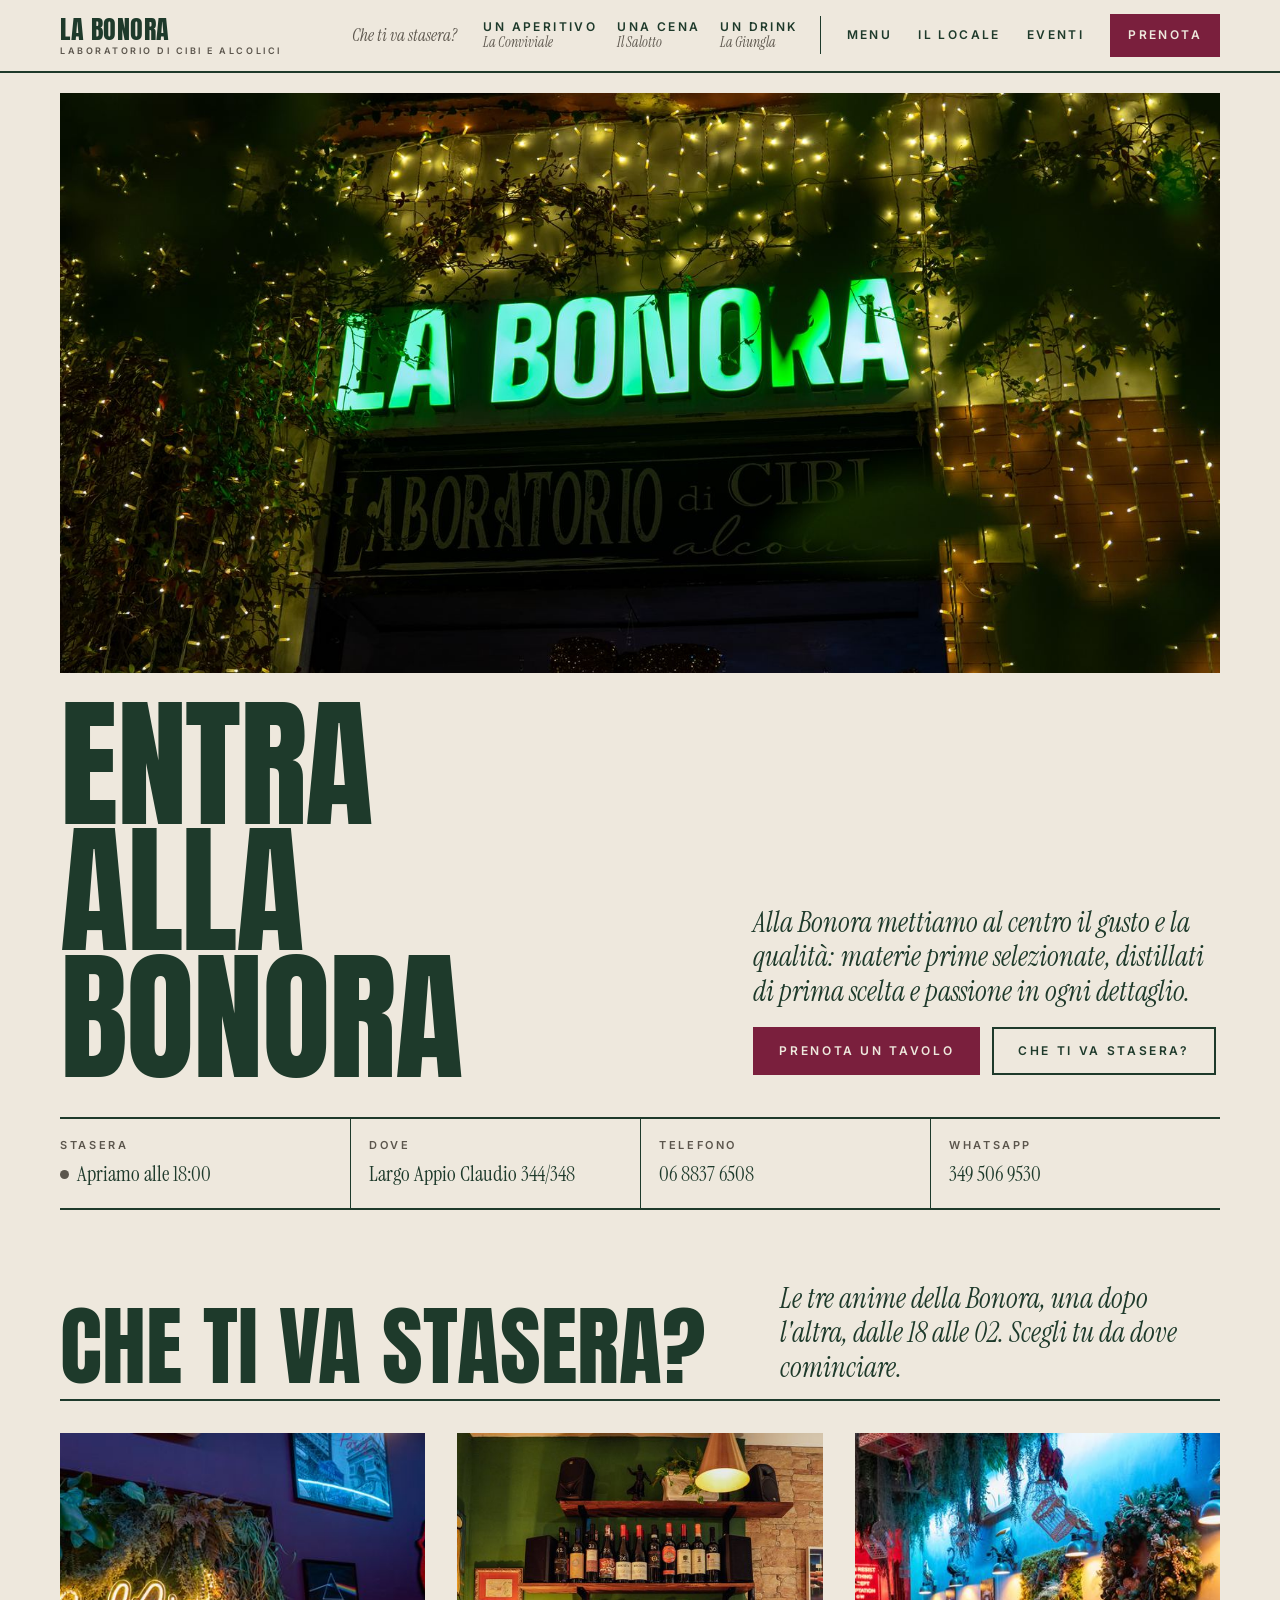
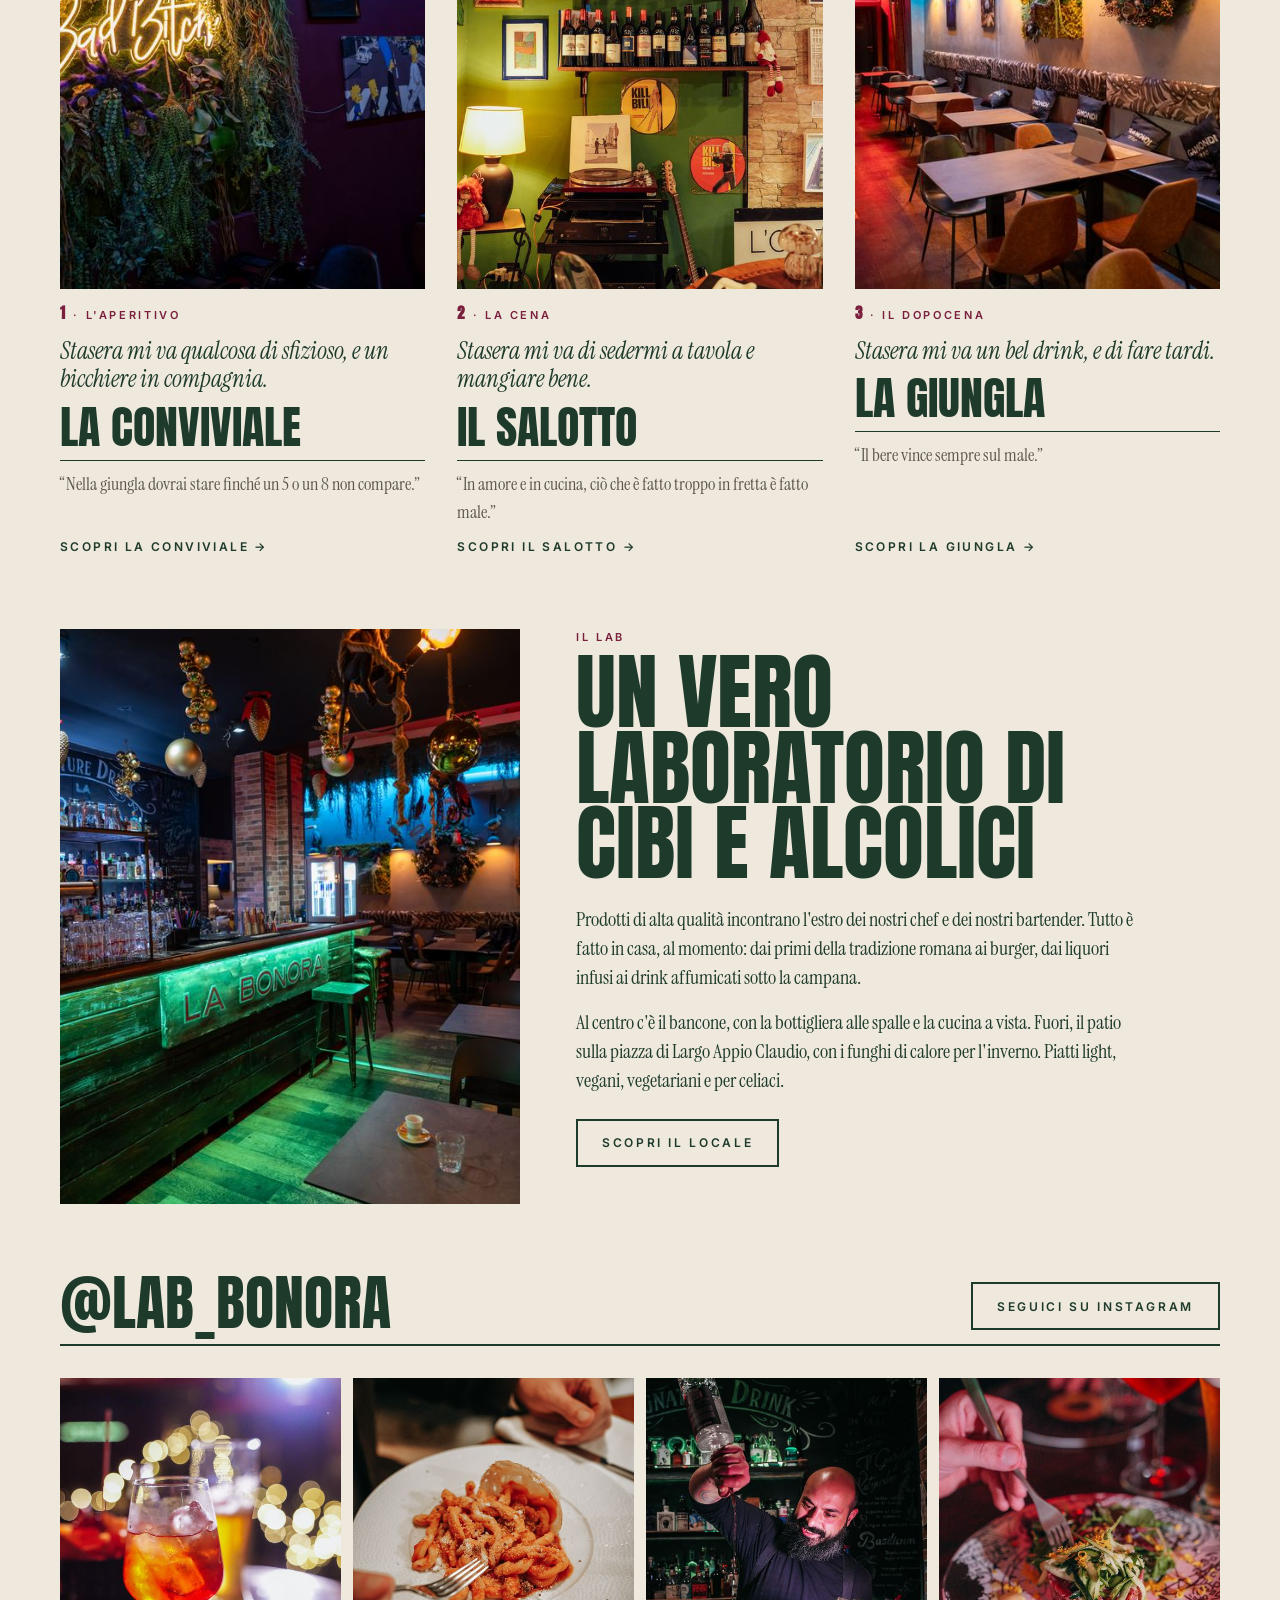
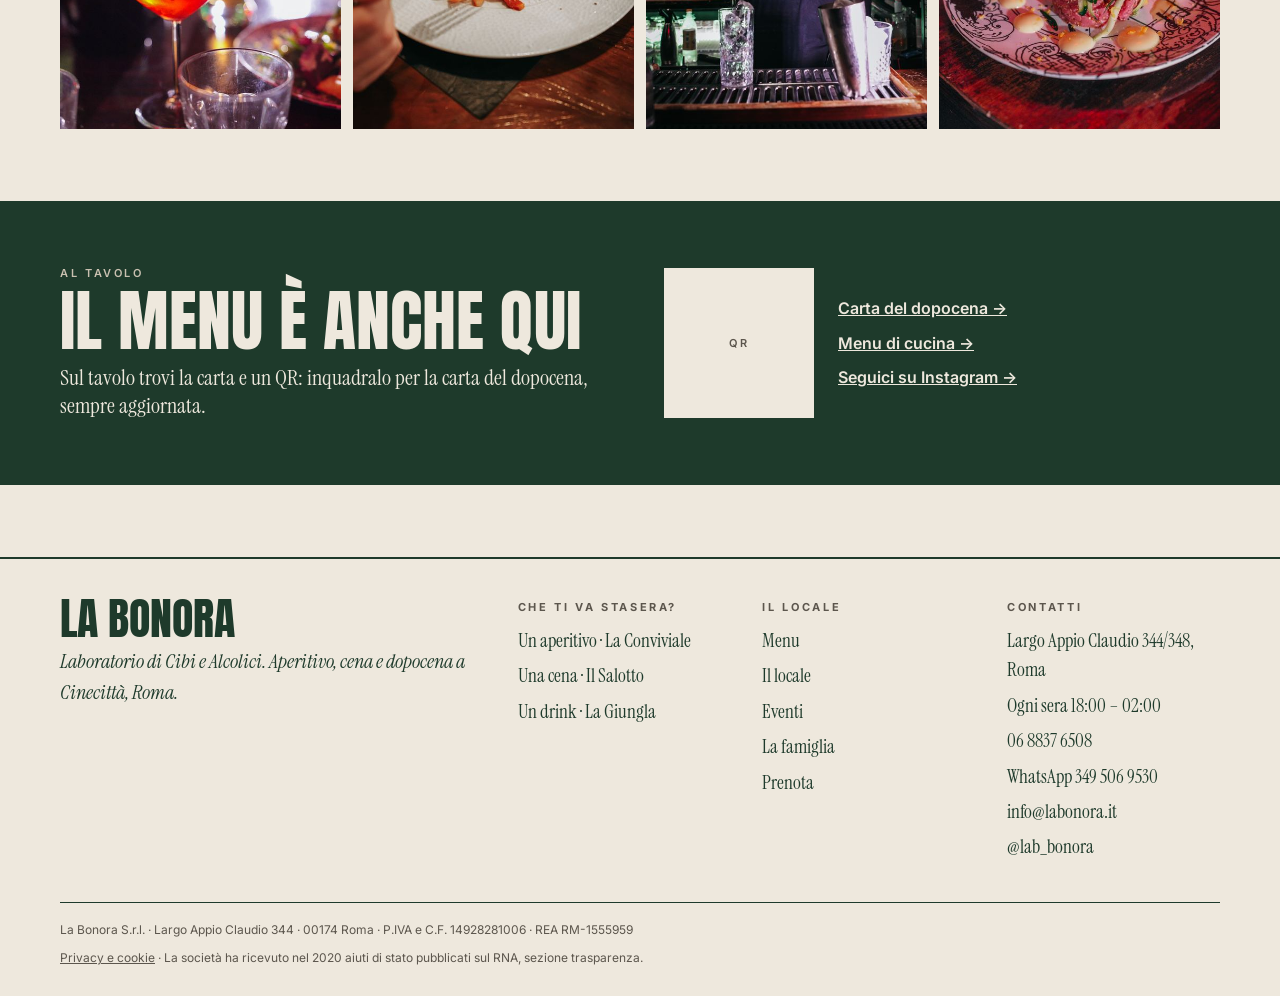
==== index.html @ d82014e6 "Demo del nuovo sito La Bonora: tre anime, menu, prenotazione, foto Co-Authored-By: Claude Opus 5.5 <" ====
<!doctype html>
<html lang="it">
<head>
<meta charset="utf-8">
<meta name="viewport" content="width=device-width, initial-scale=1, viewport-fit=cover">
<title>La Bonora · Cocktail bar e cucina a Cinecittà</title>
<meta name="claude:viewport-fit-sides" content="cover">
<meta name="robots" content="noindex, nofollow">
<meta name="description" content="La Bonora, Laboratorio di Cibi e Alcolici a Cinecittà, Tuscolana: aperitivo, cena e cocktail bar fino alle 02. Tre anime in un solo locale, a Largo Appio Claudio.">
<link rel="canonical" href="https://www.labonora.it/">
<meta property="og:title" content="La Bonora · Cocktail bar e cucina a Cinecittà"><meta property="og:description" content="La Bonora, Laboratorio di Cibi e Alcolici a Cinecittà, Tuscolana: aperitivo, cena e cocktail bar fino alle 02. Tre anime in un solo locale, a Largo Appio Claudio."><meta property="og:type" content="website"><meta property="og:locale" content="it_IT">
<link rel="preconnect" href="https://fonts.googleapis.com"><link rel="preconnect" href="https://fonts.gstatic.com" crossorigin><link rel="stylesheet" href="https://fonts.googleapis.com/css2?family=Anton&family=Instrument+Serif:ital@0;1&family=Inter:wght@400;600;700&display=swap">
<link rel="stylesheet" href="assets/style.css">
<meta property="og:image" content="https://www.labonora.it/img/ingresso-sera.jpg">
<script type="application/ld+json">{"@context": "https://schema.org", "@type": "BarOrPub", "name": "La Bonora – Laboratorio di Cibi e Alcolici", "url": "https://www.labonora.it/", "telephone": "+39 06 8837 6508", "email": "info@labonora.it", "address": {"@type": "PostalAddress", "streetAddress": "Largo Appio Claudio 344/348", "postalCode": "00174", "addressLocality": "Roma", "addressRegion": "RM", "addressCountry": "IT"}, "openingHoursSpecification": [{"@type": "OpeningHoursSpecification", "dayOfWeek": ["Monday", "Tuesday", "Wednesday", "Thursday", "Friday", "Saturday", "Sunday"], "opens": "18:00", "closes": "02:00"}], "servesCuisine": ["Romana", "Burger", "Pinsa", "Cocktail"], "acceptsReservations": "https://www.labonora.it/prenota.html", "hasMenu": "https://www.labonora.it/menu.html", "sameAs": ["https://www.instagram.com/lab_bonora/", "https://www.facebook.com/labonora/"]}</script>
</head>
<body>
<header class="top"><div class="wrap">
<a class="logo" href="index.html">La Bonora<small>Laboratorio di Cibi e Alcolici</small></a>
<button class="menu-btn" type="button" aria-expanded="false" aria-controls="nav">Menu</button>
<nav class="nav" id="nav" aria-label="Principale"><span class="ask">Che ti va stasera?</span><div class="want"><a href="conviviale.html"><span>Un aperitivo</span><small>La Conviviale</small></a><a href="salotto.html"><span>Una cena</span><small>Il Salotto</small></a><a href="giungla.html"><span>Un drink</span><small>La Giungla</small></a></div><a href="menu.html">Menu</a><a href="locale.html">Il locale</a><a href="eventi.html">Eventi</a><a class="cta" href="prenota.html">Prenota</a></nav>
</div></header><main>
<section class="entrance" aria-label="L'ingresso"><div class="wrap">
<figure class="photo" style="aspect-ratio:auto"><picture><source media="(max-width:760px)" srcset="img/ingresso-giorno-s.jpg 800w, img/ingresso-giorno.jpg 1600w"><img src="img/ingresso-sera.jpg" srcset="img/ingresso-sera-s.jpg 800w, img/ingresso-sera.jpg 1600w" sizes="100vw" alt="L'ingresso de La Bonora, con l'insegna verde e le luci" style="aspect-ratio:16/8;object-position:center 45%" fetchpriority="high"></picture></figure>
<div class="entrance-text">
<h1 class="d">Entra<br>alla Bonora</h1>
<div class="side">
<p class="lead">Alla Bonora mettiamo al centro il gusto e la qualità: materie prime selezionate, distillati di prima scelta e passione in ogni dettaglio.</p>
<div class="btns"><a class="btn fill" href="prenota.html">Prenota un tavolo</a><a class="btn" href="#anime">Che ti va stasera?</a></div>
</div>
</div>
<div class="facts">
<div><p class="kick">Stasera</p><p class="v" data-open-now>Ogni sera 18:00 – 02:00</p></div>
<div><p class="kick">Dove</p><p class="v">Largo Appio Claudio 344/348</p></div>
<div><p class="kick">Telefono</p><p class="v"><a href="tel:+390688376508" style="text-decoration:none">06 8837 6508</a></p></div>
<div><p class="kick">WhatsApp</p><p class="v"><a href="https://wa.me/393495069530" style="text-decoration:none">349 506 9530</a></p></div>
</div>
</div></section>

<section class="sec" id="anime" aria-labelledby="anime-h"><div class="wrap">
<div class="sec-head"><h2 class="d" id="anime-h">Che ti va stasera?</h2><p class="lead">Le tre anime della Bonora, una dopo l'altra, dalle 18 alle 02. Scegli tu da dove cominciare.</p></div>
<div class="souls"><a class="soul" href="conviviale.html"><figure class="photo "><img src="img/conviviale-sala-s.jpg" srcset="img/conviviale-sala-s.jpg 800w, img/conviviale-sala.jpg 1600w" sizes="(max-width:900px) 100vw, 33vw" alt="La Conviviale, l'aperitivo" loading="lazy" decoding="async" style="object-position:center"></figure>
<p class="kick wine"><span class="n">1</span> · L'aperitivo</p><p class="want-line">Stasera mi va qualcosa di sfizioso, e un bicchiere in compagnia.</p><h3 class="d">La Conviviale</h3><p class="motto">“Nella giungla dovrai stare finché un 5 o un 8 non compare.”</p><span class="go">Scopri La Conviviale →</span></a><a class="soul" href="salotto.html"><figure class="photo "><img src="img/salotto-sala-s.jpg" srcset="img/salotto-sala-s.jpg 800w, img/salotto-sala.jpg 1600w" sizes="(max-width:900px) 100vw, 33vw" alt="Il Salotto, la cena" loading="lazy" decoding="async" style="object-position:center"></figure>
<p class="kick wine"><span class="n">2</span> · La cena</p><p class="want-line">Stasera mi va di sedermi a tavola e mangiare bene.</p><h3 class="d">Il Salotto</h3><p class="motto">“In amore e in cucina, ciò che è fatto troppo in fretta è fatto male.”</p><span class="go">Scopri Il Salotto →</span></a><a class="soul" href="giungla.html"><figure class="photo "><img src="img/giungla-sala-s.jpg" srcset="img/giungla-sala-s.jpg 800w, img/giungla-sala.jpg 1600w" sizes="(max-width:900px) 100vw, 33vw" alt="La Giungla, il dopocena" loading="lazy" decoding="async" style="object-position:center"></figure>
<p class="kick wine"><span class="n">3</span> · Il dopocena</p><p class="want-line">Stasera mi va un bel drink, e di fare tardi.</p><h3 class="d">La Giungla</h3><p class="motto">“Il bere vince sempre sul male.”</p><span class="go">Scopri La Giungla →</span></a></div>
</div></section>

<section class="sec" aria-labelledby="lab-h"><div class="wrap">
<div class="split">
<figure class="photo "><img src="img/bancone-s.jpg" srcset="img/bancone-s.jpg 800w, img/bancone.jpg 1600w" sizes="(max-width:760px) 100vw, 50vw" alt="Il bancone verde de La Bonora con la bottigliera" loading="lazy" decoding="async" style="object-position:center 60%"></figure>
<div>
<p class="kick wine">Il Lab</p>
<h2 class="d" id="lab-h" style="font-size:clamp(48px,7vw,84px);margin:8px 0 24px">Un vero laboratorio di cibi e alcolici</h2>
<div class="body">
<p>Prodotti di alta qualità incontrano l'estro dei nostri chef e dei nostri bartender. Tutto è fatto in casa, al momento: dai primi della tradizione romana ai burger, dai liquori infusi ai drink affumicati sotto la campana.</p>
<p>Al centro c'è il bancone, con la bottigliera alle spalle e la cucina a vista. Fuori, il patio sulla piazza di Largo Appio Claudio, con i funghi di calore per l'inverno. Piatti light, vegani, vegetariani e per celiaci.</p>
</div>
<p style="margin-top:24px"><a class="btn" href="locale.html">Scopri il locale</a></p>
</div>
</div>
</div></section>

<section class="sec" aria-label="Dal nostro Instagram"><div class="wrap">
<div class="sec-head"><h2 class="d" style="font-size:clamp(40px,5vw,60px)">@lab_bonora</h2><a class="btn" href="https://www.instagram.com/lab_bonora/">Seguici su Instagram</a></div>
<div class="strip"><figure class="photo "><img src="img/spritz-s.jpg" srcset="img/spritz-s.jpg 800w, img/spritz.jpg 1600w" sizes="25vw" alt="Uno spritz al tavolo" loading="lazy" decoding="async" style="object-position:center"></figure><figure class="photo "><img src="img/cornucopia-s.jpg" srcset="img/cornucopia-s.jpg 800w, img/cornucopia.jpg 1600w" sizes="25vw" alt="La Matriciana in cornucopia" loading="lazy" decoding="async" style="object-position:center"></figure><figure class="photo "><img src="img/bartender-s.jpg" srcset="img/bartender-s.jpg 800w, img/bartender.jpg 1600w" sizes="25vw" alt="Il bartender prepara un cocktail" loading="lazy" decoding="async" style="object-position:center"></figure><figure class="photo "><img src="img/tartare-s.jpg" srcset="img/tartare-s.jpg 800w, img/tartare.jpg 1600w" sizes="25vw" alt="Tartare di manzo, pere e nocciole" loading="lazy" decoding="async" style="object-position:center"></figure></div>
</div></section>

<section class="band ink" style="margin-top:72px" aria-labelledby="qr-h"><div class="wrap band-grid">
<div><p class="kick">Al tavolo</p><h2 class="d" id="qr-h" style="margin:8px 0 12px">Il menu è anche qui</h2><p class="s" style="font-size:22px;line-height:1.3">Sul tavolo trovi la carta e un QR: inquadralo per la carta del dopocena, sempre aggiornata.</p></div>
<div class="qr-row"><div class="qr" aria-hidden="true">QR</div><div class="links-col"><a href="menu.html#p-dopocena">Carta del dopocena →</a><a href="menu.html#p-cucina">Menu di cucina →</a><a href="https://www.instagram.com/lab_bonora/">Seguici su Instagram →</a></div></div>
</div></section>
</main><footer class="foot"><div class="wrap">
<div class="foot-grid">
<div><p class="d" style="font-size:44px">La Bonora</p><p class="s it" style="font-size:20px;margin-top:8px">Laboratorio di Cibi e Alcolici. Aperitivo, cena e dopocena a Cinecittà, Roma.</p></div>
<div><h4>Che ti va stasera?</h4><ul><li><a href="conviviale.html">Un aperitivo · La Conviviale</a></li><li><a href="salotto.html">Una cena · Il Salotto</a></li><li><a href="giungla.html">Un drink · La Giungla</a></li></ul></div>
<div><h4>Il locale</h4><ul><li><a href="menu.html">Menu</a></li><li><a href="locale.html">Il locale</a></li><li><a href="eventi.html">Eventi</a></li><li><a href="famiglia.html">La famiglia</a></li><li><a href="prenota.html">Prenota</a></li></ul></div>
<div><h4>Contatti</h4><ul><li>Largo Appio Claudio 344/348, Roma</li><li>Ogni sera 18:00 – 02:00</li><li><a href="tel:+390688376508">06 8837 6508</a></li><li><a href="https://wa.me/393495069530">WhatsApp 349 506 9530</a></li><li><a href="mailto:info@labonora.it">info@labonora.it</a></li><li><a href="https://www.instagram.com/lab_bonora/">@lab_bonora</a></li></ul></div>
</div>
<div class="legal"><span>La Bonora S.r.l. · Largo Appio Claudio 344 · 00174 Roma · P.IVA e C.F. 14928281006 · REA RM-1555959</span><span><a href="privacy.html">Privacy e cookie</a> · La società ha ricevuto nel 2020 aiuti di stato pubblicati sul RNA, sezione trasparenza.</span></div>
</div></footer>
<nav class="actionbar" aria-label="Azioni rapide"><a class="fill" href="prenota.html">Prenota</a><a href="https://wa.me/393495069530">WhatsApp</a><a href="tel:+390688376508">Chiama</a></nav>
<script src="assets/menu-data.js"></script><script src="assets/site.js"></script>
</body>
</html>
---- assets/style.css ----
/* La Bonora — impaginazione da rivista: beige carta, verde bottiglia, vinaccia. Titoli Anton, testo Instrument Serif + Inter. */
:root{
  --paper:#EEE8DD; --paper-2:#E3DACA; --ink:#1E3A2B; --ink-2:#2C4A3A; --wine:#7A1F3D; --wine-2:#5E1630;
  --muted:#5C564D; --on-dark:#EEE8DD; --on-dark-muted:#C9C0B0;
  --f-display:"Anton","Impact","Arial Narrow",sans-serif;
  --f-serif:"Instrument Serif","Georgia","Times New Roman",serif;
  --f-sans:"Inter",system-ui,-apple-system,"Segoe UI",sans-serif;
  --rule:2px solid var(--ink); --hair:1px solid var(--ink);
  --max:1200px;
  color-scheme:light;
}
*{box-sizing:border-box}
html{scroll-behavior:smooth}
@media (prefers-reduced-motion:reduce){html{scroll-behavior:auto}*{transition:none!important;animation:none!important}}
body{margin:0;background:var(--paper);color:var(--ink);font:16px/1.55 var(--f-sans);-webkit-font-smoothing:antialiased}
body::before{content:"";position:fixed;inset:0 0 auto;height:env(safe-area-inset-top,0px);z-index:30;background:var(--paper)}
a{color:inherit}
a:hover{color:var(--wine)}
:focus-visible{outline:3px solid var(--wine);outline-offset:3px}
img{max-width:100%;display:block}
h1,h2,h3{text-wrap:balance}
p{margin:0}
[hidden]{display:none!important}

.wrap{max-width:var(--max);margin:0 auto;padding-left:max(20px,env(safe-area-inset-left,0px));padding-right:max(20px,env(safe-area-inset-right,0px))}
.d{font-family:var(--f-display);font-weight:400;text-transform:uppercase;line-height:.9;margin:0}
.s{font-family:var(--f-serif);font-weight:400}
.it{font-style:italic}
.kick{font-size:11px;letter-spacing:.24em;text-transform:uppercase;color:var(--muted);font-weight:600}
.kick.wine{color:var(--wine)}
.lead{font-family:var(--f-serif);font-style:italic;font-size:clamp(21px,2.3vw,28px);line-height:1.22}
.body{font-family:var(--f-serif);font-size:20px;line-height:1.45;max-width:62ch}
.body p+p{margin-top:.8em}

/* header */
.top{position:sticky;top:env(safe-area-inset-top,0px);z-index:20;background:var(--paper);border-bottom:var(--rule)}
.top .wrap{display:flex;align-items:center;justify-content:space-between;gap:24px;padding-block:14px}
.logo{font-family:var(--f-display);font-size:26px;letter-spacing:.02em;text-transform:uppercase;text-decoration:none;line-height:1}
.logo small{display:block;font-family:var(--f-sans);font-size:9px;letter-spacing:.28em;font-weight:600;color:var(--muted);margin-top:4px}
.nav{display:flex;align-items:center;gap:26px;font-size:12px;letter-spacing:.2em;text-transform:uppercase;font-weight:600}
.nav a{text-decoration:none;padding-block:8px}
.nav a[aria-current="page"]{color:var(--wine);border-bottom:2px solid var(--wine)}
.nav .cta{background:var(--wine);color:var(--on-dark);padding:12px 18px;border:none}
.nav .cta:hover,.nav .cta[aria-current="page"]{background:var(--wine-2);color:var(--on-dark);border-bottom:none}
.menu-btn{display:none;background:none;border:var(--rule);color:var(--ink);font:600 12px var(--f-sans);letter-spacing:.2em;text-transform:uppercase;padding:10px 14px;min-height:44px;cursor:pointer}

/* buttons */
.btn{display:inline-flex;align-items:center;justify-content:center;gap:10px;min-height:48px;padding:0 24px;font:600 12px var(--f-sans);letter-spacing:.22em;text-transform:uppercase;text-decoration:none;border:var(--rule);cursor:pointer;background:transparent;color:var(--ink)}
.btn.fill{background:var(--wine);border-color:var(--wine);color:var(--on-dark)}
.btn.fill:hover{background:var(--wine-2);color:var(--on-dark)}
.btn.ink{background:var(--ink);border-color:var(--ink);color:var(--on-dark)}
.btn.ink:hover{background:var(--ink-2);color:var(--on-dark)}
.btn.light{border-color:var(--on-dark);color:var(--on-dark)}
.btn.light:hover{background:var(--on-dark);color:var(--ink)}
.btns{display:flex;flex-wrap:wrap;gap:12px}

/* photo placeholders */
.ph{position:relative;background:var(--paper-2);background-image:repeating-linear-gradient(135deg,transparent 0 14px,rgba(30,58,43,.05) 14px 15px);display:flex;align-items:flex-end;min-height:220px;overflow:hidden}
.ph span{margin:14px;background:var(--paper);color:var(--muted);font:600 10px/1.4 var(--f-sans);letter-spacing:.2em;text-transform:uppercase;padding:6px 10px;max-width:calc(100% - 28px)}
.ph.dark{background-color:var(--ink);background-image:repeating-linear-gradient(135deg,transparent 0 14px,rgba(238,232,221,.06) 14px 15px)}
.ph.wine{background-color:var(--wine);background-image:repeating-linear-gradient(135deg,transparent 0 14px,rgba(238,232,221,.07) 14px 15px)}

/* home hero */
.entrance{padding-top:20px}
.entrance .ph{aspect-ratio:16/8;min-height:280px;max-width:100%}
.entrance-text{display:grid;grid-template-columns:minmax(0,7fr) minmax(0,5fr);gap:40px;align-items:end;padding-block:28px 36px;border-bottom:var(--rule)}
.entrance-text h1{font-size:clamp(64px,11vw,150px);letter-spacing:-.01em}
.entrance-text .side{display:flex;flex-direction:column;gap:18px;padding-bottom:6px}

/* tonight strip */
.facts{display:grid;grid-template-columns:repeat(4,minmax(0,1fr));border-bottom:var(--rule)}
.facts>div{padding:18px 18px 18px 0;min-width:0}
.facts>div+div{padding-left:18px;border-left:var(--hair)}
.facts .v{font-family:var(--f-serif);font-size:21px;margin-top:4px;overflow-wrap:anywhere}
.dot-open{display:inline-block;width:9px;height:9px;border-radius:50%;background:var(--muted);margin-right:8px;vertical-align:2px}
.dot-open.on{background:#2E7D4F}

/* section heads */
.sec{padding-block:72px 0}
.sec-head{display:flex;flex-wrap:wrap;justify-content:space-between;align-items:flex-end;gap:16px 40px;border-bottom:var(--rule);padding-bottom:14px;margin-bottom:32px}
.sec-head h2{font-size:clamp(48px,7vw,88px)}
.sec-head .lead{max-width:440px}

/* rooms */
.rooms{display:grid;grid-template-columns:repeat(3,minmax(0,1fr));gap:32px}
.room{display:flex;flex-direction:column;gap:12px;text-decoration:none;color:var(--ink)}
.room .ph{aspect-ratio:4/5;min-height:0}
.room h3{font-size:44px}
.room .s{font-size:20px;line-height:1.3}
.room .go{font-size:12px;letter-spacing:.2em;text-transform:uppercase;font-weight:600;margin-top:auto}
.room:hover h3,.room:hover .go{color:var(--wine)}

/* two-col text */
.split{display:grid;grid-template-columns:minmax(0,5fr) minmax(0,7fr);gap:56px;align-items:start}
.split .ph{aspect-ratio:4/5;min-height:0}
.pull{font-family:var(--f-serif);font-style:italic;font-size:clamp(26px,3vw,34px);line-height:1.15;color:var(--wine);border-top:var(--rule);padding-top:16px;margin-top:24px}

/* bands */
.band{padding-block:64px}
.band.ink{background:var(--ink);color:var(--on-dark)}
.band.wine{background:var(--wine);color:var(--on-dark)}
.band .kick{color:var(--on-dark-muted)}
.band a:hover{color:var(--on-dark-muted)}
.band-grid{display:grid;grid-template-columns:minmax(0,1fr) minmax(0,1fr);gap:48px;align-items:center}
.band h2{font-size:clamp(44px,6vw,68px)}
.qr{width:150px;height:150px;flex:none;background:var(--on-dark);color:var(--muted);display:flex;align-items:center;justify-content:center;font:600 11px var(--f-sans);letter-spacing:.2em}
.qr-row{display:flex;gap:24px;align-items:center;flex-wrap:wrap}
.links-col{display:flex;flex-direction:column;gap:10px;font-weight:600}

/* room page hero */
.room-hero{padding-block:44px 52px}
.room-hero.ink{background:var(--ink);color:var(--on-dark)}
.room-hero.wine{background:var(--wine);color:var(--on-dark)}
.room-hero .kick{color:var(--on-dark-muted)}
.room-hero.paper .kick{color:var(--wine)}
.room-hero-grid{display:grid;grid-template-columns:minmax(0,7fr) minmax(0,5fr);gap:40px;align-items:end;margin-top:12px}
.room-hero h1{font-size:clamp(72px,13vw,170px);letter-spacing:-.01em}
.gallery{display:grid;grid-template-columns:minmax(0,2fr) minmax(0,1fr);grid-template-rows:240px 240px;gap:16px;padding-top:16px}
.gallery .ph:first-child{grid-row:1/3}
.feature-list{display:grid;grid-template-columns:repeat(3,minmax(0,1fr));border-top:var(--rule);border-bottom:var(--rule);margin-top:48px}
.feature-list>div{padding:20px 20px 22px 0;min-width:0}
.feature-list>div+div{padding-left:20px;border-left:var(--hair)}
.feature-list h3{font-family:var(--f-display);font-weight:400;text-transform:uppercase;font-size:24px;margin:6px 0 6px;line-height:1}
.feature-list p{font-family:var(--f-serif);font-size:18px;line-height:1.35}

/* menu */
.menu-grid{display:grid;grid-template-columns:repeat(3,minmax(0,1fr));border-bottom:var(--rule)}
.menu-grid.two{grid-template-columns:repeat(2,minmax(0,1fr))}
.menu-col{padding:32px 28px 36px 0;min-width:0}
.menu-col+.menu-col{padding-left:28px;border-left:var(--hair)}
.menu-grid+.menu-grid .menu-col{border-top:none}
.menu-sec+.menu-sec{margin-top:36px}
.menu-sec h3{font-family:var(--f-display);font-weight:400;text-transform:uppercase;font-size:38px;line-height:1;margin:6px 0 2px}
.menu-sec .sub{font-family:var(--f-serif);font-style:italic;color:var(--muted);font-size:18px;margin-bottom:6px}
.item{padding-top:14px}
.item-head{display:flex;align-items:baseline;gap:10px}
.item-name{font-family:var(--f-serif);font-size:23px;line-height:1.15;min-width:0}
.item-dots{flex:1 1 24px;border-bottom:2px dotted #8C857A;transform:translateY(-5px);min-width:16px}
.item-price{font-family:var(--f-display);font-size:19px;white-space:nowrap;font-variant-numeric:tabular-nums}
.item-desc{color:var(--muted);font-size:14px;line-height:1.4;margin-top:2px}
.item-meta{display:flex;flex-wrap:wrap;gap:6px 12px;align-items:center;margin-top:4px;font-size:11px;letter-spacing:.06em;color:var(--muted)}
.tag{font-size:10px;letter-spacing:.18em;text-transform:uppercase;font-weight:700;color:var(--wine);border:1.5px solid var(--wine);padding:2px 7px}
.tag.ok{color:var(--ink);border-color:var(--ink)}
.note-line{font-size:11px;letter-spacing:.18em;text-transform:uppercase;color:var(--muted);padding-top:14px}
.tabs{display:flex;gap:0;border:var(--rule);width:max-content;max-width:100%}
.tabs button{font:600 12px var(--f-sans);letter-spacing:.2em;text-transform:uppercase;background:none;border:none;color:var(--ink);padding:14px 22px;min-height:48px;cursor:pointer}
.tabs button+button{border-left:var(--rule)}
.tabs button[aria-selected="true"]{background:var(--ink);color:var(--on-dark)}
.allergens{display:grid;grid-template-columns:repeat(4,minmax(0,1fr));gap:8px 24px;font-size:14px;padding-block:20px 0}
.allergens b{font-family:var(--f-display);font-weight:400;color:var(--wine);margin-right:8px;font-size:16px}

/* events */
.kinds{display:grid;grid-template-columns:repeat(2,minmax(0,1fr));border-top:var(--rule)}
.kinds>div{padding:28px 28px 32px 0;border-bottom:var(--hair);min-width:0}
.kinds>div:nth-child(even){padding-left:28px;border-left:var(--hair)}
.kinds h3{font-family:var(--f-display);font-weight:400;text-transform:uppercase;font-size:34px;margin:6px 0 8px;line-height:1}
.empty{border:2px dashed var(--ink);padding:28px;display:flex;flex-wrap:wrap;gap:20px;justify-content:space-between;align-items:center}

/* booking */
.book{display:grid;grid-template-columns:minmax(0,7fr) minmax(0,5fr);border-bottom:var(--rule)}
.book form{padding:36px 44px 48px 0;border-right:var(--hair);display:flex;flex-direction:column;gap:34px;min-width:0}
.book aside{padding:36px 0 48px 40px;min-width:0}
fieldset{margin:0;padding:0;border:none;min-width:0}
legend{padding:0;margin-bottom:14px}
.rooms-pick{display:grid;grid-template-columns:repeat(2,minmax(0,1fr));gap:10px}
.rooms-pick label{display:flex;flex-direction:column;gap:2px;border:var(--rule);padding:14px 16px;cursor:pointer;min-height:84px}
.rooms-pick input{position:absolute;opacity:0;pointer-events:none}
.rooms-pick .n{font-family:var(--f-display);text-transform:uppercase;font-size:22px;line-height:1}
.rooms-pick .t{font-family:var(--f-serif);font-size:17px}
.rooms-pick label:has(input:checked){background:var(--ink);color:var(--on-dark)}
.rooms-pick label:has(input:focus-visible){outline:3px solid var(--wine);outline-offset:3px}
.fields{display:grid;grid-template-columns:repeat(3,minmax(0,1fr));gap:24px 28px}
.fields.two{grid-template-columns:repeat(2,minmax(0,1fr))}
.f{display:flex;flex-direction:column;gap:6px;min-width:0}
.f.full{grid-column:1/-1}
.f>span{font-size:11px;letter-spacing:.2em;text-transform:uppercase;color:var(--muted);font-weight:600}
.f input,.f select,.f textarea{width:100%;min-height:48px;background:transparent;border:none;border-bottom:var(--rule);border-radius:0;color:var(--ink);font:22px var(--f-serif);padding:6px 2px}
.f textarea{min-height:80px;resize:vertical}
.f input:focus,.f select:focus,.f textarea:focus{outline:none;border-bottom-color:var(--wine)}
.f .err{color:var(--wine);font-size:13px;min-height:0}
.checks{display:flex;flex-direction:column;gap:12px;font-size:14px;line-height:1.45;color:#3E4A42}
.checks label{display:flex;gap:12px;align-items:flex-start}
.checks input{width:20px;height:20px;margin:1px 0 0;flex:none;accent-color:var(--ink)}
.submit-row{display:flex;flex-wrap:wrap;gap:16px 24px;align-items:center}
.submit-row p{font-size:13px;color:var(--muted);max-width:340px}
.done{border:var(--rule);padding:28px;display:flex;flex-direction:column;gap:12px;background:var(--paper-2)}
.done h3{font-family:var(--f-display);font-weight:400;text-transform:uppercase;font-size:34px;margin:0;line-height:1}
.contact{display:grid;grid-template-columns:100px minmax(0,1fr);gap:14px;padding-block:14px;border-bottom:var(--hair)}
.contact .v{font-family:var(--f-serif);font-size:20px;overflow-wrap:anywhere}
.quick{display:flex;flex-direction:column;gap:10px;margin:14px 0 36px}
.quick a{display:flex;justify-content:space-between;gap:12px;padding:15px 18px;text-decoration:none;font-weight:600;border:var(--rule)}
.quick a.ink{background:var(--ink);color:var(--on-dark);border-color:var(--ink)}

/* family */
.places{display:grid;grid-template-columns:repeat(2,minmax(0,1fr));gap:40px}
.place{display:flex;flex-direction:column;gap:12px}
.place .ph{aspect-ratio:3/2;min-height:0}
.place h3{font-size:52px}
.draft{border-left:4px solid var(--wine);background:var(--paper-2);padding:12px 16px;font-size:14px;color:#3E4A42}

/* other rooms nav */
.others{display:grid;grid-template-columns:repeat(2,minmax(0,1fr));border-top:var(--rule);border-bottom:var(--rule);margin-top:64px}
.others a{padding:22px 22px 22px 0;text-decoration:none}
.others a+a{padding-left:22px;border-left:var(--hair)}
.others .d{font-size:34px;margin-top:4px}

/* footer */
.foot{margin-top:72px;border-top:var(--rule)}
.foot-grid{display:grid;grid-template-columns:minmax(0,2fr) repeat(3,minmax(0,1fr));gap:32px;padding-block:40px}
.foot h4{margin:0 0 10px;font-size:11px;letter-spacing:.24em;text-transform:uppercase;color:var(--muted)}
.foot ul{list-style:none;margin:0;padding:0;display:flex;flex-direction:column;gap:6px;font-family:var(--f-serif);font-size:19px}
.foot ul a{text-decoration:none}
.legal{border-top:var(--hair);padding-block:18px 28px;font-size:12px;color:var(--muted);display:flex;flex-wrap:wrap;justify-content:space-between;gap:10px 24px}

/* mobile action bar */
.actionbar{display:none}

@media (max-width:900px){
  .rooms,.feature-list,.menu-grid{grid-template-columns:minmax(0,1fr)}
  .menu-col,.menu-col+.menu-col{padding:28px 0;border-left:none}
  .menu-col+.menu-col{border-top:var(--hair)}
  .feature-list>div,.feature-list>div+div{padding:18px 0;border-left:none}
  .feature-list>div+div{border-top:var(--hair)}
  .split,.band-grid,.entrance-text,.room-hero-grid,.book{grid-template-columns:minmax(0,1fr)}
  .book form{padding:28px 0 36px;border-right:none;border-bottom:var(--hair)}
  .book aside{padding:28px 0 36px}
  .facts{grid-template-columns:repeat(2,minmax(0,1fr))}
  .facts>div:nth-child(3){padding-left:0;border-left:none}
  .facts>div:nth-child(n+3){border-top:var(--hair)}
  .foot-grid{grid-template-columns:repeat(2,minmax(0,1fr))}
  .allergens{grid-template-columns:repeat(2,minmax(0,1fr))}
}
@media (max-width:760px){
  .menu-btn{display:inline-flex;align-items:center}
  .nav{display:none;position:absolute;left:0;right:0;top:100%;background:var(--paper);border-bottom:var(--rule);flex-direction:column;align-items:stretch;gap:0;padding:8px max(20px,env(safe-area-inset-right,0px)) 16px max(20px,env(safe-area-inset-left,0px))}
  .nav.open{display:flex}
  .nav a{padding:14px 0;border-bottom:var(--hair);font-size:13px}
  .nav a[aria-current="page"]{border-bottom:var(--hair)}
  .nav .cta{display:none}
  .gallery{grid-template-columns:minmax(0,1fr);grid-template-rows:none}
  .gallery .ph{grid-row:auto!important;aspect-ratio:4/3;min-height:0}
  .kinds,.places,.rooms-pick,.others,.fields,.fields.two{grid-template-columns:minmax(0,1fr)}
  .kinds>div,.kinds>div:nth-child(even){padding:22px 0;border-left:none}
  .others a,.others a+a{padding:18px 0;border-left:none}
  .others a+a{border-top:var(--hair)}
  .entrance .ph{aspect-ratio:4/5}
  .sec{padding-block:52px 0}
  .actionbar{display:grid;grid-template-columns:2fr 1fr 1fr;gap:8px;position:fixed;left:0;right:0;bottom:0;z-index:25;background:var(--paper);border-top:var(--rule);padding:10px max(12px,env(safe-area-inset-right,0px)) calc(10px + env(safe-area-inset-bottom,0px)) max(12px,env(safe-area-inset-left,0px))}
  .actionbar a{display:flex;align-items:center;justify-content:center;min-height:48px;font:600 12px var(--f-sans);letter-spacing:.16em;text-transform:uppercase;text-decoration:none;border:var(--rule)}
  .actionbar a.fill{background:var(--wine);color:var(--on-dark);border-color:var(--wine)}
  body{padding-bottom:84px}
  .foot-grid{grid-template-columns:minmax(0,1fr)}
}
.room-hero.paper{border-bottom:var(--rule)}
.toast{position:fixed;left:50%;transform:translateX(-50%);bottom:calc(96px + env(safe-area-inset-bottom,0px));z-index:40;background:var(--ink);color:var(--on-dark);font:600 14px var(--f-sans);padding:14px 20px;max-width:calc(100% - 32px);text-align:center}

/* ---- foto vere ---- */
.photo{position:relative;overflow:hidden;background:var(--paper-2);margin:0}
.photo img{width:100%;height:100%;object-fit:cover;display:block}
.photo figcaption{position:absolute;left:12px;bottom:12px;background:var(--paper);color:var(--ink);font:600 10px/1.4 var(--f-sans);letter-spacing:.2em;text-transform:uppercase;padding:6px 10px}
.entrance .photo{aspect-ratio:16/8;max-width:100%}
.room .photo{aspect-ratio:4/5}
.split .photo{aspect-ratio:4/5}
.gallery .photo:first-child{grid-row:1/3}
.place .photo{aspect-ratio:3/2}
.strip{display:grid;grid-template-columns:repeat(4,minmax(0,1fr));gap:12px}
.strip .photo{aspect-ratio:4/5}

/* ---- intestazione "Che ti va stasera?" ---- */
.nav .ask{font-family:var(--f-serif);font-style:italic;text-transform:none;letter-spacing:0;font-size:17px;font-weight:400;color:var(--muted);padding:0}
.nav .want{display:flex;gap:20px;align-items:center;padding-right:22px;border-right:var(--hair)}
.nav .want a{display:flex;flex-direction:column;line-height:1.15;padding-block:4px}
.nav .want a small{font-family:var(--f-serif);font-style:italic;text-transform:none;letter-spacing:0;font-size:14px;font-weight:400;color:var(--muted)}
.nav .want a[aria-current="page"]{border-bottom:none}
.nav .want a[aria-current="page"] span{border-bottom:2px solid var(--wine)}
@media (max-width:1180px){
  .menu-btn{display:inline-flex;align-items:center}
  .nav{display:none;position:absolute;left:0;right:0;top:100%;background:var(--paper);border-bottom:var(--rule);flex-direction:column;align-items:stretch;gap:0;padding:12px max(20px,env(safe-area-inset-right,0px)) 18px max(20px,env(safe-area-inset-left,0px))}
  .nav.open{display:flex}
  .nav>a{padding:14px 0;border-bottom:var(--hair);font-size:13px}
  .nav .ask{font-size:26px;color:var(--ink);padding:6px 0 10px}
  .nav .want{flex-direction:column;align-items:stretch;gap:0;padding-right:0;border-right:none;border-top:var(--rule);margin-bottom:10px}
  .nav .want a{flex-direction:row;justify-content:space-between;align-items:baseline;padding:14px 0;border-bottom:var(--hair);font-family:var(--f-display);font-weight:400;font-size:28px;letter-spacing:0}
  .nav .want a small{font-size:17px}
  .nav .cta{display:flex;justify-content:center;margin-top:12px;padding:14px}
  .top .wrap{position:static}
  .top{position:sticky}
}

/* ---- tre anime ---- */
.souls{display:grid;grid-template-columns:repeat(3,minmax(0,1fr));gap:32px}
.soul{display:flex;flex-direction:column;gap:12px;text-decoration:none;color:var(--ink)}
.soul .photo{aspect-ratio:4/5}
.soul .want-line{font-family:var(--f-serif);font-style:italic;font-size:24px;line-height:1.2}
.soul h3{font-size:46px}
.soul .motto{font-family:var(--f-serif);font-size:18px;color:var(--muted);border-top:var(--hair);padding-top:10px}
.soul .go{font-size:12px;letter-spacing:.2em;text-transform:uppercase;font-weight:600;margin-top:auto}
.soul:hover h3,.soul:hover .go{color:var(--wine)}
.soul .n{font-family:var(--f-display);font-size:15px;color:var(--wine)}
.motto-big{font-family:var(--f-serif);font-style:italic;font-size:clamp(28px,3.4vw,44px);line-height:1.12;max-width:26ch}
.room-hero .motto-big{margin-top:26px;padding-top:18px;border-top:1px solid currentColor}
.choice{display:grid;grid-template-columns:repeat(4,minmax(0,1fr));gap:10px}
.choice.three{grid-template-columns:repeat(3,minmax(0,1fr))}
.choice label{display:flex;flex-direction:column;gap:2px;border:var(--rule);padding:14px 16px;cursor:pointer;min-height:76px}
.choice input{position:absolute;opacity:0;pointer-events:none}
.choice .n{font-family:var(--f-display);text-transform:uppercase;font-size:21px;line-height:1}
.choice .t{font-family:var(--f-serif);font-size:16px}
.choice label:has(input:checked){background:var(--ink);color:var(--on-dark)}
.choice label:has(input:focus-visible){outline:3px solid var(--wine);outline-offset:3px}
@media (max-width:900px){.souls,.strip{grid-template-columns:repeat(2,minmax(0,1fr))}.souls{grid-template-columns:minmax(0,1fr)}.choice{grid-template-columns:repeat(2,minmax(0,1fr))}.choice.three{grid-template-columns:minmax(0,1fr)}}
@media (max-width:760px){.entrance .photo{aspect-ratio:4/5}.gallery .photo{grid-row:auto!important;aspect-ratio:4/3}}
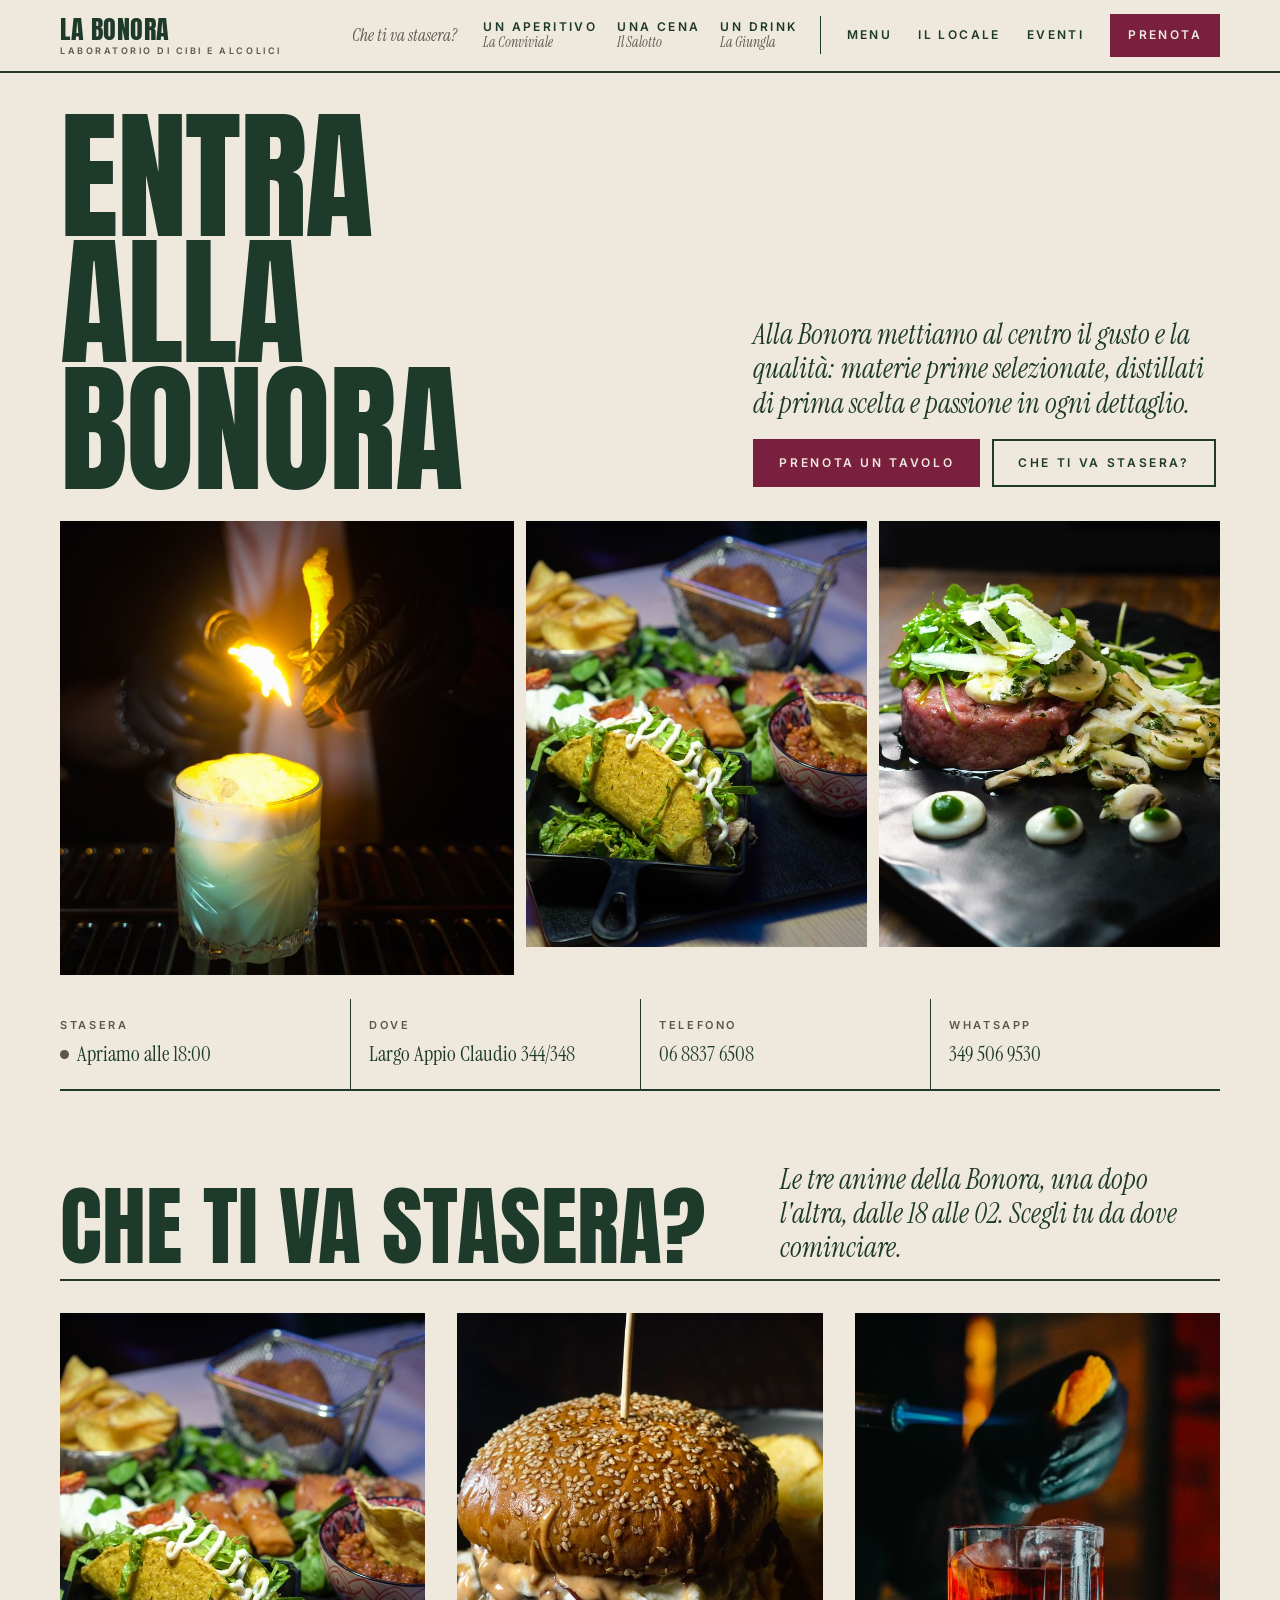
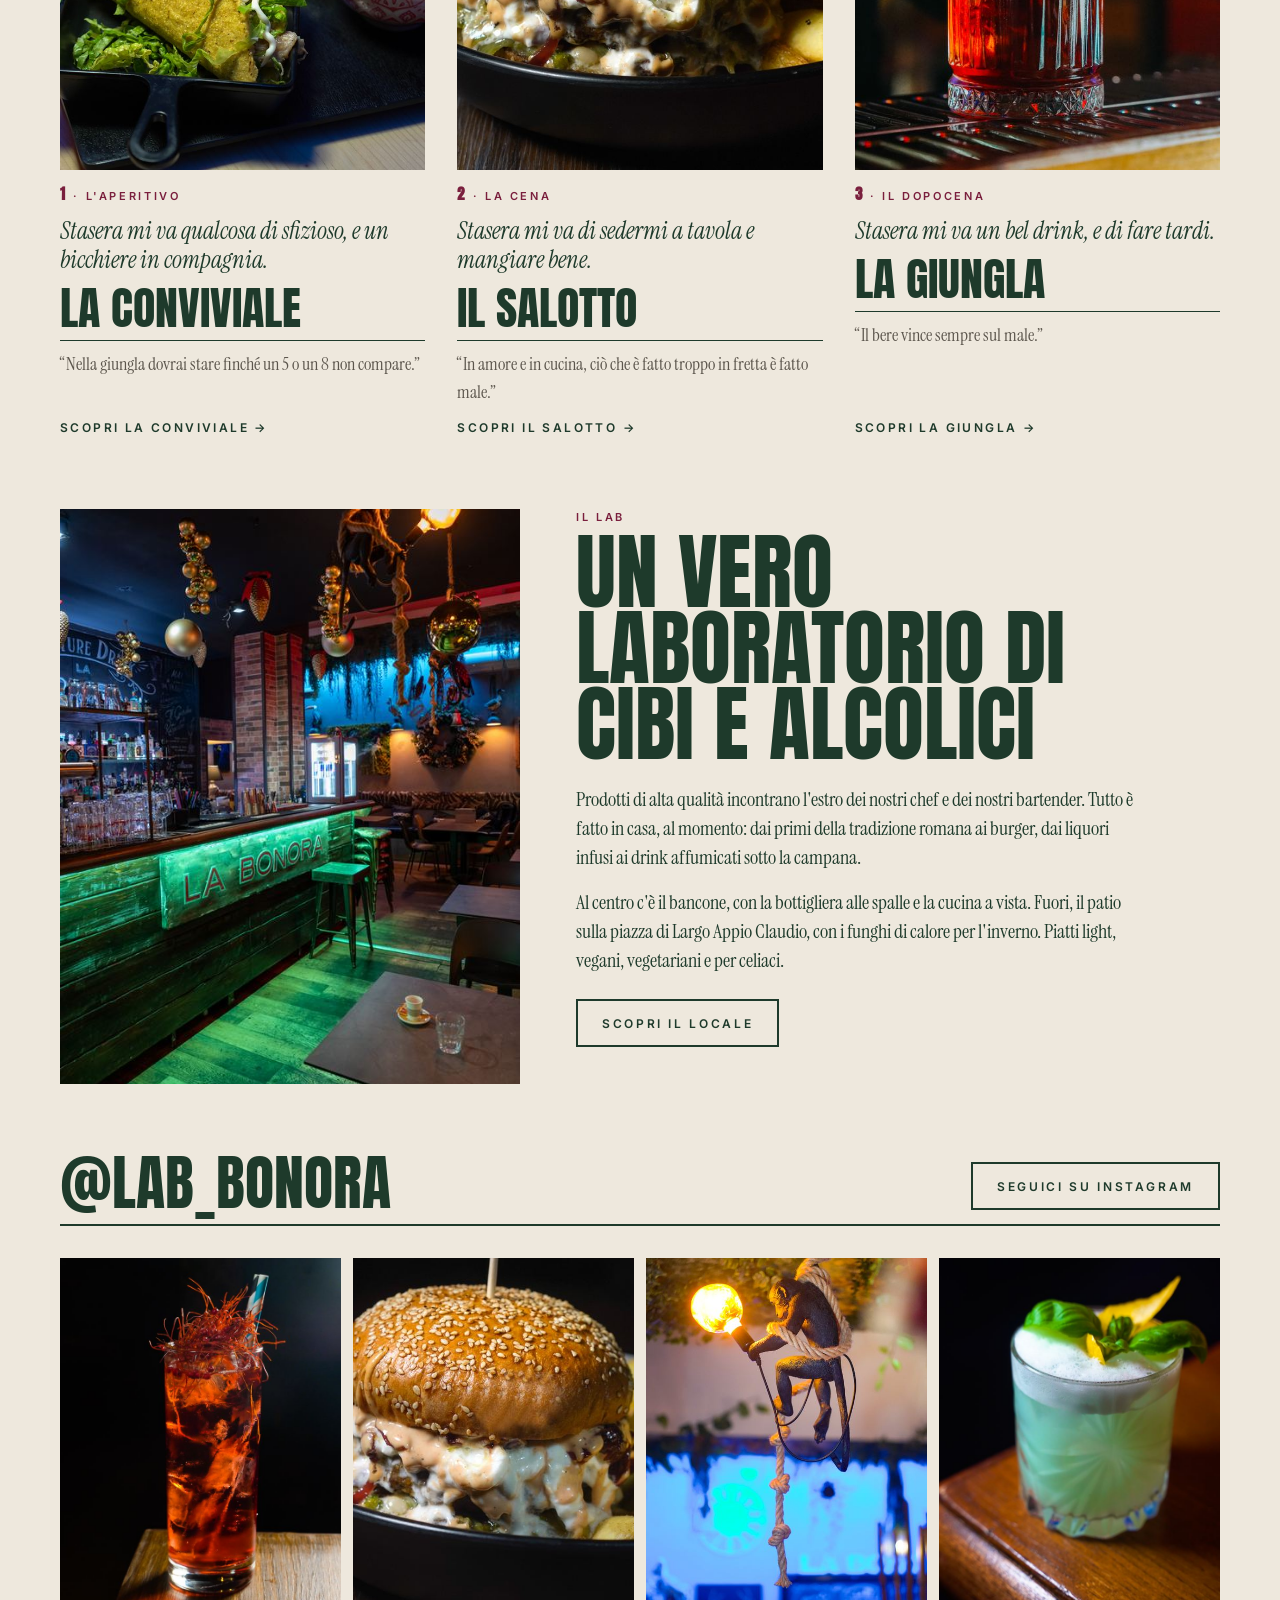
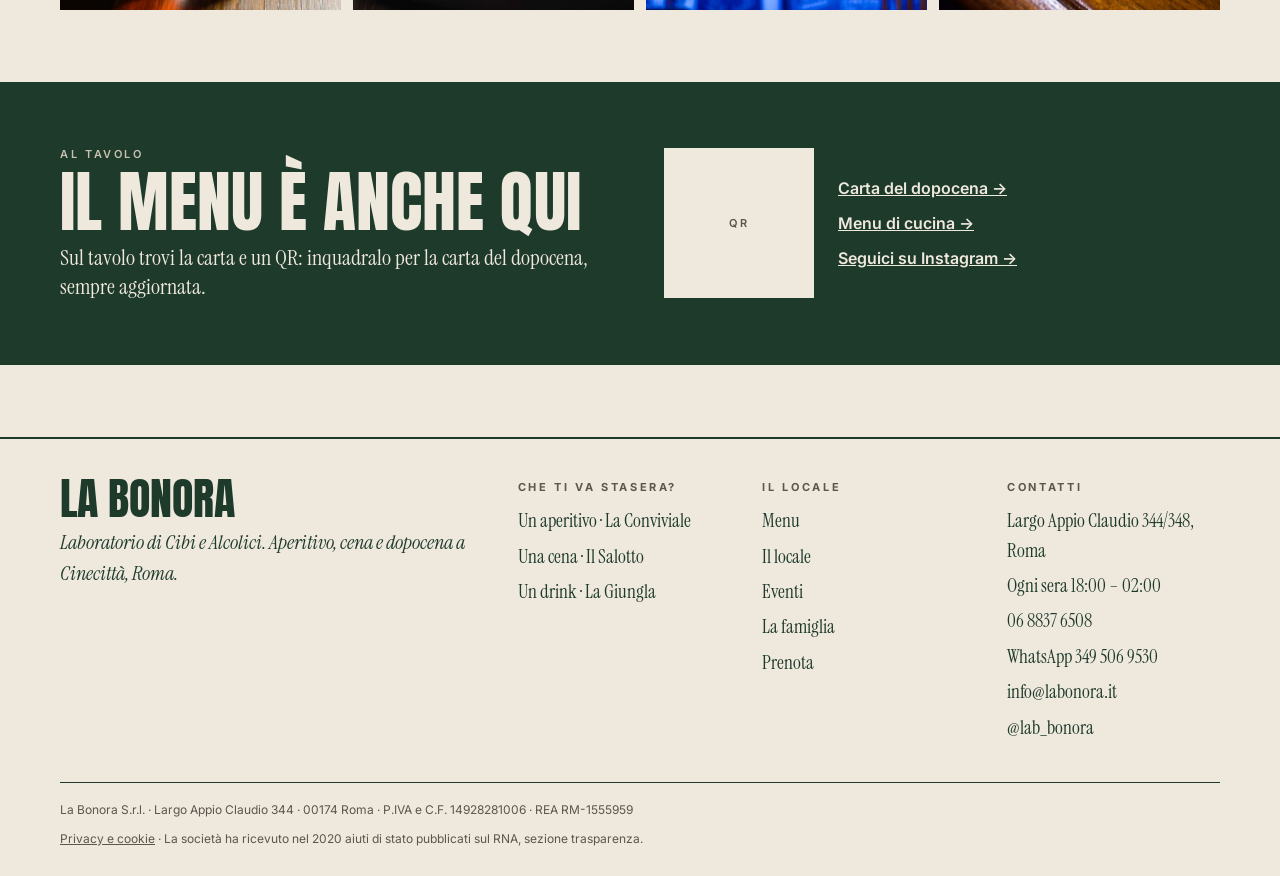
==== commit de201d74: "Più foto di piatti e drink, via l'insegna in home, Salotto senza foto di N'Antro Co-Authored-By: Cla" ====
--- a/index.html
+++ b/index.html
@@ -11,7 +11,7 @@
 <meta property="og:title" content="La Bonora · Cocktail bar e cucina a Cinecittà"><meta property="og:description" content="La Bonora, Laboratorio di Cibi e Alcolici a Cinecittà, Tuscolana: aperitivo, cena e cocktail bar fino alle 02. Tre anime in un solo locale, a Largo Appio Claudio."><meta property="og:type" content="website"><meta property="og:locale" content="it_IT">
 <link rel="preconnect" href="https://fonts.googleapis.com"><link rel="preconnect" href="https://fonts.gstatic.com" crossorigin><link rel="stylesheet" href="https://fonts.googleapis.com/css2?family=Anton&family=Instrument+Serif:ital@0;1&family=Inter:wght@400;600;700&display=swap">
 <link rel="stylesheet" href="assets/style.css">
-<meta property="og:image" content="https://www.labonora.it/img/ingresso-sera.jpg">
+<meta property="og:image" content="https://www.labonora.it/img/fiamma.jpg">
 <script type="application/ld+json">{"@context": "https://schema.org", "@type": "BarOrPub", "name": "La Bonora – Laboratorio di Cibi e Alcolici", "url": "https://www.labonora.it/", "telephone": "+39 06 8837 6508", "email": "info@labonora.it", "address": {"@type": "PostalAddress", "streetAddress": "Largo Appio Claudio 344/348", "postalCode": "00174", "addressLocality": "Roma", "addressRegion": "RM", "addressCountry": "IT"}, "openingHoursSpecification": [{"@type": "OpeningHoursSpecification", "dayOfWeek": ["Monday", "Tuesday", "Wednesday", "Thursday", "Friday", "Saturday", "Sunday"], "opens": "18:00", "closes": "02:00"}], "servesCuisine": ["Romana", "Burger", "Pinsa", "Cocktail"], "acceptsReservations": "https://www.labonora.it/prenota.html", "hasMenu": "https://www.labonora.it/menu.html", "sameAs": ["https://www.instagram.com/lab_bonora/", "https://www.facebook.com/labonora/"]}</script>
 </head>
 <body>
@@ -21,7 +21,7 @@
 <nav class="nav" id="nav" aria-label="Principale"><span class="ask">Che ti va stasera?</span><div class="want"><a href="conviviale.html"><span>Un aperitivo</span><small>La Conviviale</small></a><a href="salotto.html"><span>Una cena</span><small>Il Salotto</small></a><a href="giungla.html"><span>Un drink</span><small>La Giungla</small></a></div><a href="menu.html">Menu</a><a href="locale.html">Il locale</a><a href="eventi.html">Eventi</a><a class="cta" href="prenota.html">Prenota</a></nav>
 </div></header><main>
 <section class="entrance" aria-label="L'ingresso"><div class="wrap">
-<figure class="photo" style="aspect-ratio:auto"><picture><source media="(max-width:760px)" srcset="img/ingresso-giorno-s.jpg 800w, img/ingresso-giorno.jpg 1600w"><img src="img/ingresso-sera.jpg" srcset="img/ingresso-sera-s.jpg 800w, img/ingresso-sera.jpg 1600w" sizes="100vw" alt="L'ingresso de La Bonora, con l'insegna verde e le luci" style="aspect-ratio:16/8;object-position:center 45%" fetchpriority="high"></picture></figure>
+
 <div class="entrance-text">
 <h1 class="d">Entra<br>alla Bonora</h1>
 <div class="side">
@@ -29,6 +29,7 @@
 <div class="btns"><a class="btn fill" href="prenota.html">Prenota un tavolo</a><a class="btn" href="#anime">Che ti va stasera?</a></div>
 </div>
 </div>
+<div class="hero-row"><figure class="photo "><img src="img/fiamma-s.jpg" srcset="img/fiamma-s.jpg 800w, img/fiamma.jpg 1600w" sizes="(max-width:760px) 100vw, 40vw" alt="Un cocktail flambato al bancone" loading="lazy" decoding="async" style="object-position:center"></figure><figure class="photo "><img src="img/aperitivo-s.jpg" srcset="img/aperitivo-s.jpg 800w, img/aperitivo.jpg 1600w" sizes="(max-width:760px) 50vw, 30vw" alt="Il tagliere dell'aperitivo con fritti e tacos" loading="lazy" decoding="async" style="object-position:center"></figure><figure class="photo "><img src="img/tartare-firma-s.jpg" srcset="img/tartare-firma-s.jpg 800w, img/tartare-firma.jpg 1600w" sizes="(max-width:760px) 50vw, 30vw" alt="Tartare di manzo con funghi e Grana" loading="lazy" decoding="async" style="object-position:center"></figure></div>
 <div class="facts">
 <div><p class="kick">Stasera</p><p class="v" data-open-now>Ogni sera 18:00 – 02:00</p></div>
 <div><p class="kick">Dove</p><p class="v">Largo Appio Claudio 344/348</p></div>
@@ -39,9 +40,9 @@
 
 <section class="sec" id="anime" aria-labelledby="anime-h"><div class="wrap">
 <div class="sec-head"><h2 class="d" id="anime-h">Che ti va stasera?</h2><p class="lead">Le tre anime della Bonora, una dopo l'altra, dalle 18 alle 02. Scegli tu da dove cominciare.</p></div>
-<div class="souls"><a class="soul" href="conviviale.html"><figure class="photo "><img src="img/conviviale-sala-s.jpg" srcset="img/conviviale-sala-s.jpg 800w, img/conviviale-sala.jpg 1600w" sizes="(max-width:900px) 100vw, 33vw" alt="La Conviviale, l'aperitivo" loading="lazy" decoding="async" style="object-position:center"></figure>
-<p class="kick wine"><span class="n">1</span> · L'aperitivo</p><p class="want-line">Stasera mi va qualcosa di sfizioso, e un bicchiere in compagnia.</p><h3 class="d">La Conviviale</h3><p class="motto">“Nella giungla dovrai stare finché un 5 o un 8 non compare.”</p><span class="go">Scopri La Conviviale →</span></a><a class="soul" href="salotto.html"><figure class="photo "><img src="img/salotto-sala-s.jpg" srcset="img/salotto-sala-s.jpg 800w, img/salotto-sala.jpg 1600w" sizes="(max-width:900px) 100vw, 33vw" alt="Il Salotto, la cena" loading="lazy" decoding="async" style="object-position:center"></figure>
-<p class="kick wine"><span class="n">2</span> · La cena</p><p class="want-line">Stasera mi va di sedermi a tavola e mangiare bene.</p><h3 class="d">Il Salotto</h3><p class="motto">“In amore e in cucina, ciò che è fatto troppo in fretta è fatto male.”</p><span class="go">Scopri Il Salotto →</span></a><a class="soul" href="giungla.html"><figure class="photo "><img src="img/giungla-sala-s.jpg" srcset="img/giungla-sala-s.jpg 800w, img/giungla-sala.jpg 1600w" sizes="(max-width:900px) 100vw, 33vw" alt="La Giungla, il dopocena" loading="lazy" decoding="async" style="object-position:center"></figure>
+<div class="souls"><a class="soul" href="conviviale.html"><figure class="photo "><img src="img/aperitivo-s.jpg" srcset="img/aperitivo-s.jpg 800w, img/aperitivo.jpg 1600w" sizes="(max-width:900px) 100vw, 33vw" alt="La Conviviale, l'aperitivo" loading="lazy" decoding="async" style="object-position:center"></figure>
+<p class="kick wine"><span class="n">1</span> · L'aperitivo</p><p class="want-line">Stasera mi va qualcosa di sfizioso, e un bicchiere in compagnia.</p><h3 class="d">La Conviviale</h3><p class="motto">“Nella giungla dovrai stare finché un 5 o un 8 non compare.”</p><span class="go">Scopri La Conviviale →</span></a><a class="soul" href="salotto.html"><figure class="photo "><img src="img/burger-q-s.jpg" srcset="img/burger-q-s.jpg 800w, img/burger-q.jpg 1600w" sizes="(max-width:900px) 100vw, 33vw" alt="Il Salotto, la cena" loading="lazy" decoding="async" style="object-position:center"></figure>
+<p class="kick wine"><span class="n">2</span> · La cena</p><p class="want-line">Stasera mi va di sedermi a tavola e mangiare bene.</p><h3 class="d">Il Salotto</h3><p class="motto">“In amore e in cucina, ciò che è fatto troppo in fretta è fatto male.”</p><span class="go">Scopri Il Salotto →</span></a><a class="soul" href="giungla.html"><figure class="photo "><img src="img/negroni-fiamma-s.jpg" srcset="img/negroni-fiamma-s.jpg 800w, img/negroni-fiamma.jpg 1600w" sizes="(max-width:900px) 100vw, 33vw" alt="La Giungla, il dopocena" loading="lazy" decoding="async" style="object-position:center"></figure>
 <p class="kick wine"><span class="n">3</span> · Il dopocena</p><p class="want-line">Stasera mi va un bel drink, e di fare tardi.</p><h3 class="d">La Giungla</h3><p class="motto">“Il bere vince sempre sul male.”</p><span class="go">Scopri La Giungla →</span></a></div>
 </div></section>
 
@@ -62,7 +63,7 @@
 
 <section class="sec" aria-label="Dal nostro Instagram"><div class="wrap">
 <div class="sec-head"><h2 class="d" style="font-size:clamp(40px,5vw,60px)">@lab_bonora</h2><a class="btn" href="https://www.instagram.com/lab_bonora/">Seguici su Instagram</a></div>
-<div class="strip"><figure class="photo "><img src="img/spritz-s.jpg" srcset="img/spritz-s.jpg 800w, img/spritz.jpg 1600w" sizes="25vw" alt="Uno spritz al tavolo" loading="lazy" decoding="async" style="object-position:center"></figure><figure class="photo "><img src="img/cornucopia-s.jpg" srcset="img/cornucopia-s.jpg 800w, img/cornucopia.jpg 1600w" sizes="25vw" alt="La Matriciana in cornucopia" loading="lazy" decoding="async" style="object-position:center"></figure><figure class="photo "><img src="img/bartender-s.jpg" srcset="img/bartender-s.jpg 800w, img/bartender.jpg 1600w" sizes="25vw" alt="Il bartender prepara un cocktail" loading="lazy" decoding="async" style="object-position:center"></figure><figure class="photo "><img src="img/tartare-s.jpg" srcset="img/tartare-s.jpg 800w, img/tartare.jpg 1600w" sizes="25vw" alt="Tartare di manzo, pere e nocciole" loading="lazy" decoding="async" style="object-position:center"></figure></div>
+<div class="strip"><figure class="photo "><img src="img/cocktail-chili-s.jpg" srcset="img/cocktail-chili-s.jpg 800w, img/cocktail-chili.jpg 1600w" sizes="25vw" alt="Un cocktail con fili di peperoncino" loading="lazy" decoding="async" style="object-position:center"></figure><figure class="photo "><img src="img/burger-grande-s.jpg" srcset="img/burger-grande-s.jpg 800w, img/burger-grande.jpg 1600w" sizes="25vw" alt="Un burger con patate" loading="lazy" decoding="async" style="object-position:center"></figure><figure class="photo "><img src="img/scimmia-s.jpg" srcset="img/scimmia-s.jpg 800w, img/scimmia.jpg 1600w" sizes="25vw" alt="La scimmia lampada appesa alla corda" loading="lazy" decoding="async" style="object-position:center"></figure><figure class="photo "><img src="img/basilico-s.jpg" srcset="img/basilico-s.jpg 800w, img/basilico.jpg 1600w" sizes="25vw" alt="Un cocktail al basilico" loading="lazy" decoding="async" style="object-position:center"></figure></div>
 </div></section>
 
 <section class="band ink" style="margin-top:72px" aria-labelledby="qr-h"><div class="wrap band-grid">
--- a/assets/style.css
+++ b/assets/style.css
@@ -309,3 +309,12 @@
 .choice label:has(input:focus-visible){outline:3px solid var(--wine);outline-offset:3px}
 @media (max-width:900px){.souls,.strip{grid-template-columns:repeat(2,minmax(0,1fr))}.souls{grid-template-columns:minmax(0,1fr)}.choice{grid-template-columns:repeat(2,minmax(0,1fr))}.choice.three{grid-template-columns:minmax(0,1fr)}}
 @media (max-width:760px){.entrance .photo{aspect-ratio:4/5}.gallery .photo{grid-row:auto!important;aspect-ratio:4/3}}
+.hero-photo{aspect-ratio:16/8}
+.hero-photo img{object-position:center 45%}
+@media (max-width:760px){.entrance .hero-photo{aspect-ratio:1/1}.hero-photo img{object-position:48% 45%}}
+.hero-row{display:grid;grid-template-columns:minmax(0,4fr) minmax(0,3fr) minmax(0,3fr);gap:12px;padding-bottom:24px}
+.hero-row .photo{aspect-ratio:4/5}
+.hero-row .photo:first-child{aspect-ratio:auto}
+.entrance{padding-top:8px}
+.entrance-text{border-bottom:none;padding-block:32px 28px}
+@media (max-width:760px){.hero-row{grid-template-columns:minmax(0,1fr) minmax(0,1fr)}.hero-row .photo:first-child{grid-column:1/-1;aspect-ratio:1/1}}
